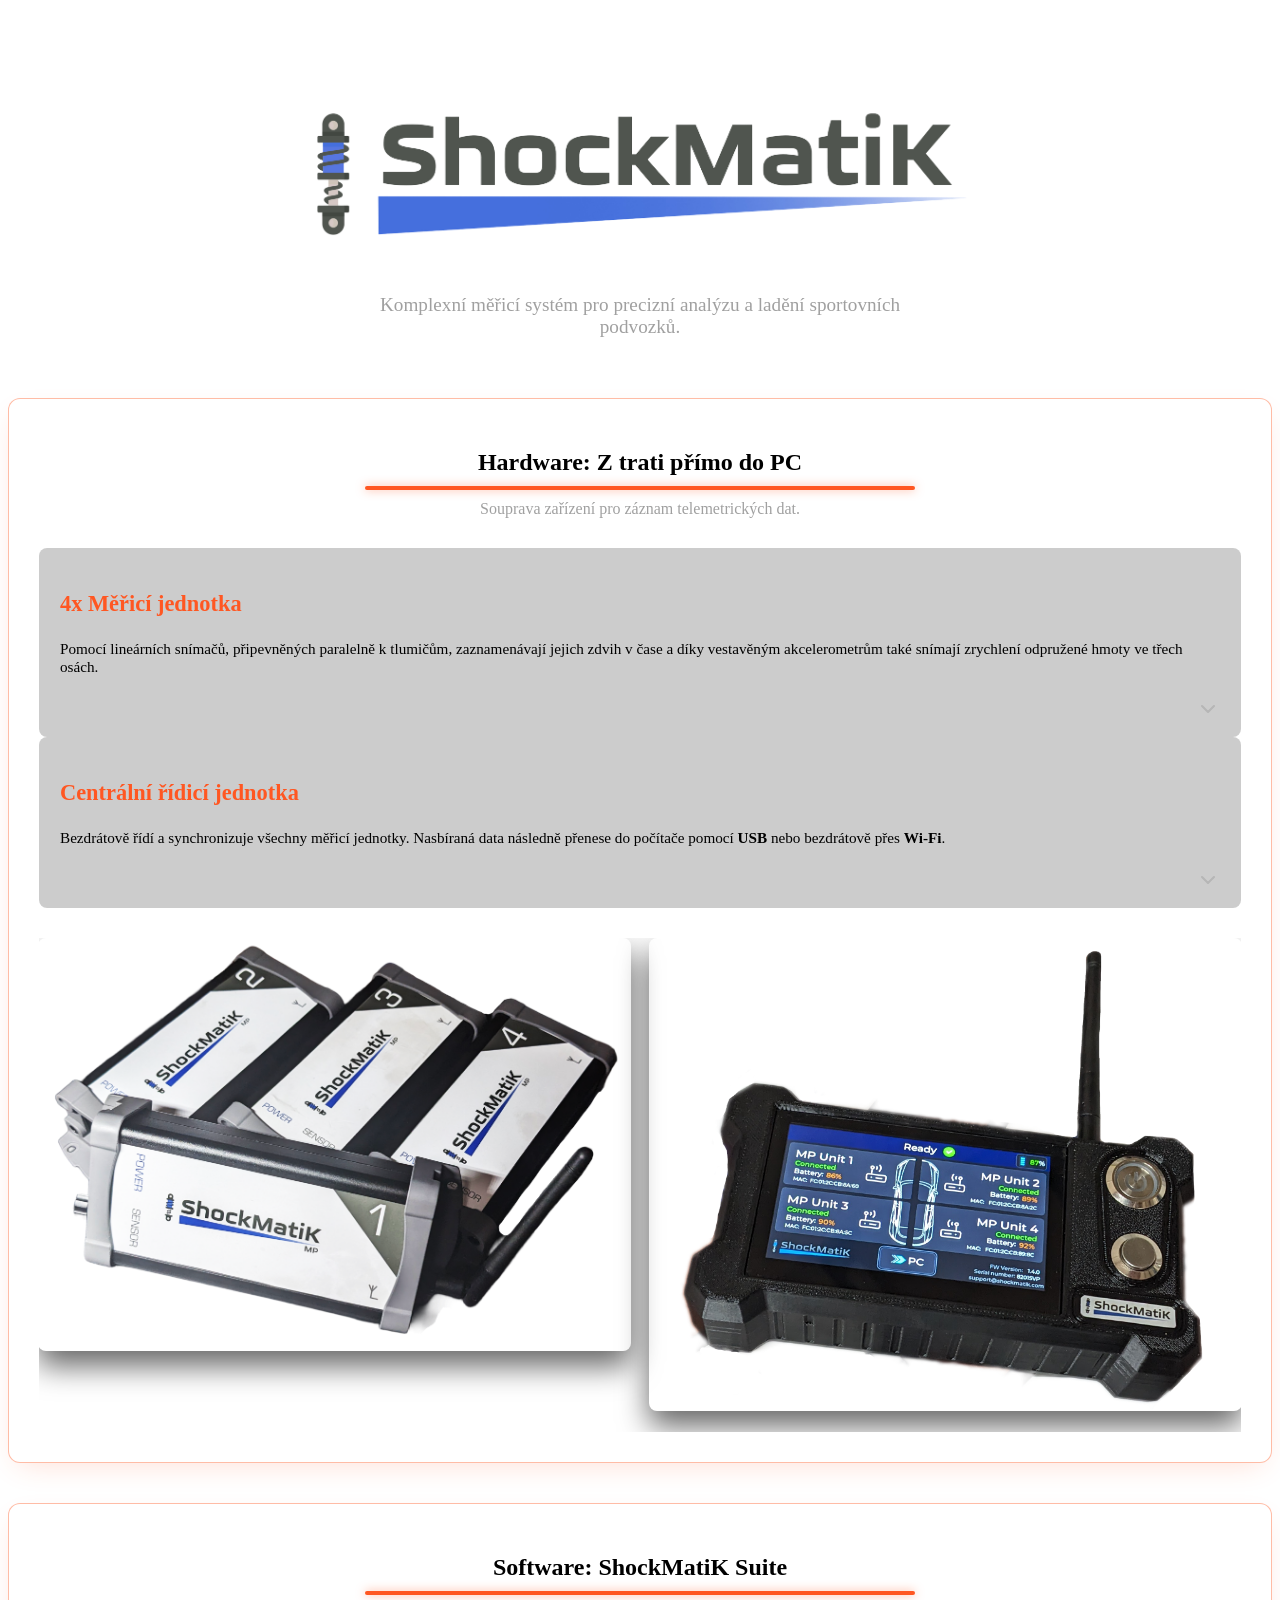
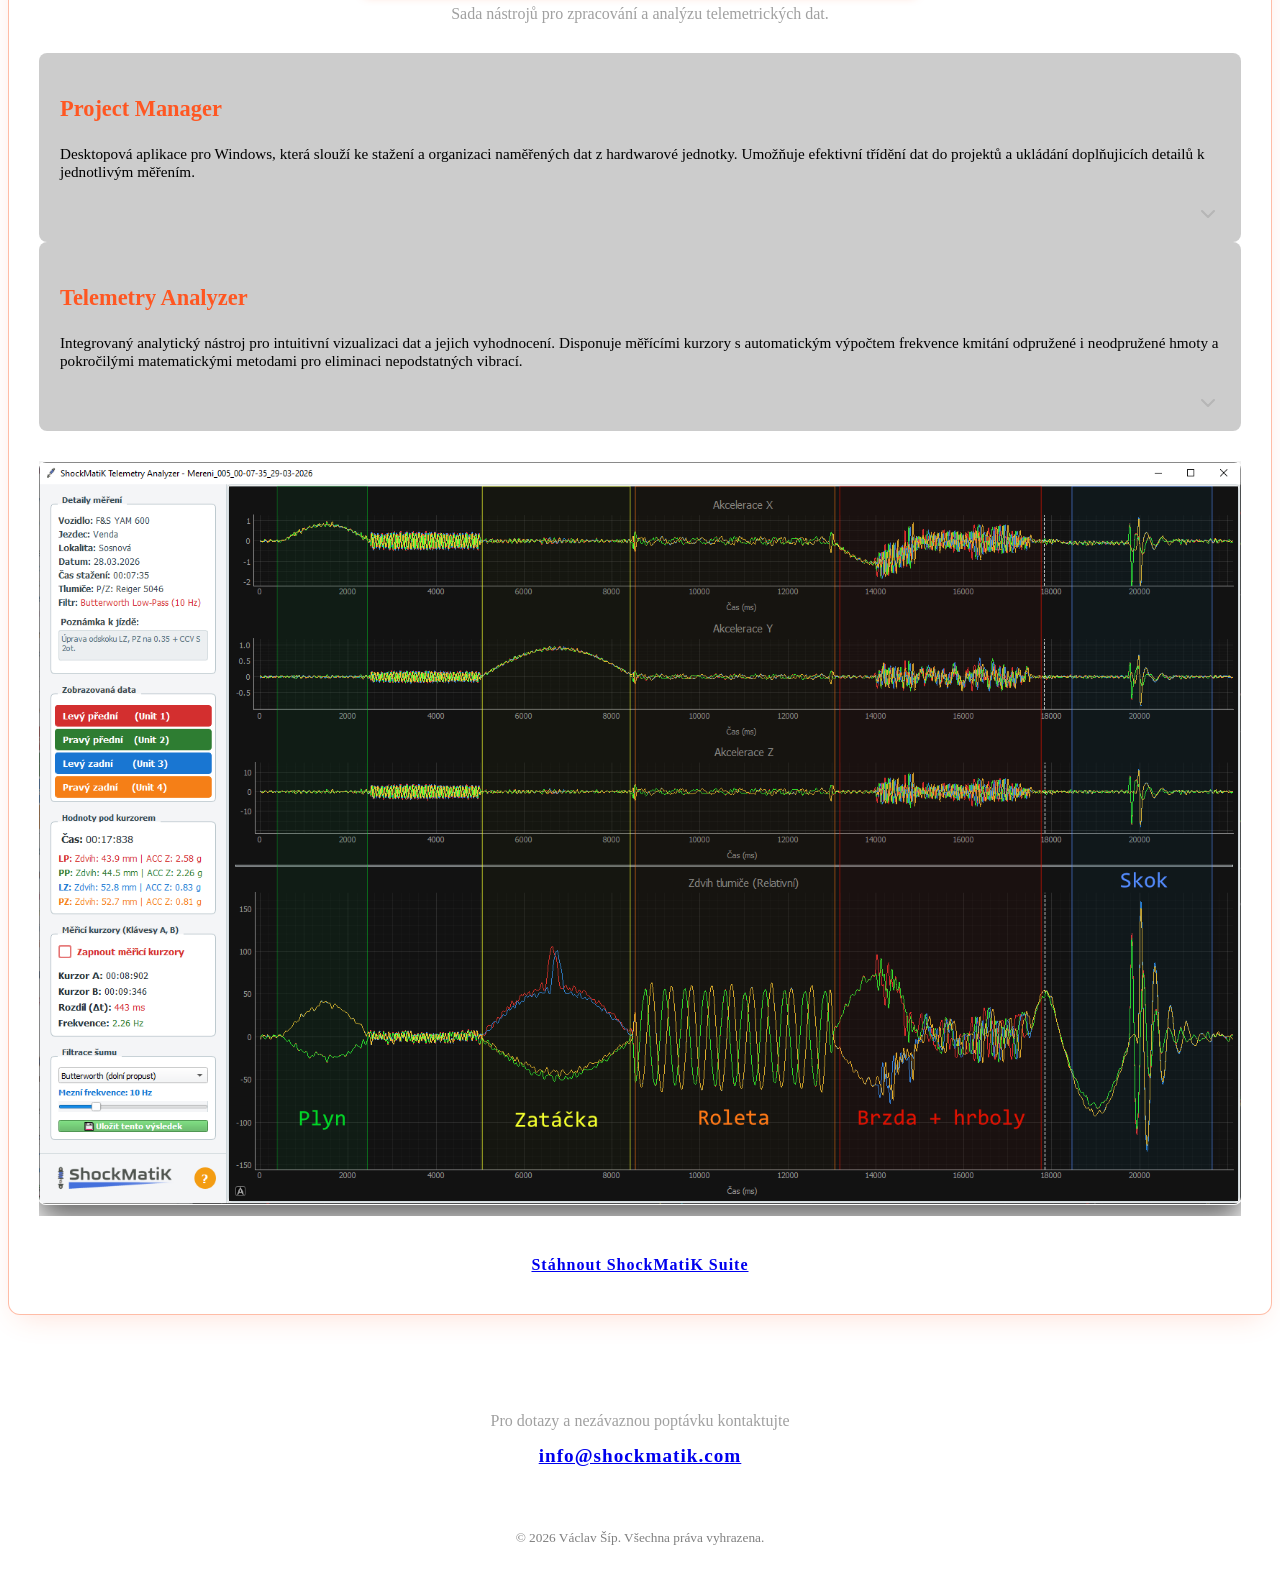
==== index.html @ 58accfd5 "Remove unnecessary whitespace and improve code readability in index.html" ====
<!DOCTYPE html>
<html lang="cs" data-theme="dark">
<!-- Co tu hledas, loupezniku? -->

<head>
    <meta charset="UTF-8">
    <meta name="viewport" content="width=device-width, initial-scale=1.0">
    <title>ShockMatiK | Telemetrie odpružení</title>
    <link rel="icon" type="image/x-icon" href="icon.ico">
    <link rel="stylesheet" href="https://cdn.jsdelivr.net/npm/@picocss/pico@2/css/pico.min.css">
    <link rel="stylesheet" href="style.css">
    <link rel="canonical" href="https://shockmatik.com/">
    <meta property="og:title" content="ShockMatiK | Telemetrie odpružení">
    <meta property="og:description"
        content="Měřicí systém pro in situ zaznamenávání zdvihu tlumičů a zrychlení odpružené hmoty, navržený pro optimalizaci sportovních podvozků.">
    <meta property="og:image" content="https://shockmatik.com/pixle.png">
    <meta property="og:url" content="https://shockmatik.com/">
    <meta property="og:type" content="website">
    <meta name="twitter:card" content="summary_large_image">
    <meta name="twitter:image" content="https://shockmatik.com/telemetry_med_2.png">
</head>

<body>
    <main class="container">
        <article style="text-align: center; margin-top: 50px; background: transparent; box-shadow: none; padding: 0;">
            <img src="logo.png" alt="ShockMatiK Logo" style="max-height: 220px; margin-bottom: 20px;">
            <p style="font-size: 1.2rem; color: #a0a0a0; max-width: 600px; margin: 0 auto;">Komplexní měřicí
                systém pro precizní analýzu a ladění sportovních podvozků.</p>
        </article>
        <div style="margin-top: 60px;"></div>
        <section class="tech-card hardware-card">
            <h2 style="text-align: center; margin-bottom: 10px;">Hardware: Z trati přímo do PC</h2>
            <div class="accent-line centered"></div>
            <p style="font-size: 1rem; color: #a0a0a0; max-width: 600px; text-align:center; margin: 0 auto;">
                Souprava zařízení pro záznam telemetrických dat.</p>
            <div class="grid" id="hw-boxes" style="margin-top: 30px;">
                <div class="inner-box hover-trigger" onclick="showHardwareDetail(1)">
                    <h3>4x Měřicí jednotka</h3>
                    <p style="font-size: 0.95rem;">Pomocí lineárních snímačů, připevněných paralelně k tlumičům,
                        zaznamenávají jejich zdvih v čase a díky vestavěným akcelerometrům také snímají zrychlení
                        odpružené hmoty ve třech osách.</p>
                    <svg class="expand-arrow" xmlns="http://www.w3.org/2000/svg" viewBox="0 0 24 24" fill="none"
                        stroke="currentColor" stroke-width="2" stroke-linecap="round" stroke-linejoin="round">
                        <polyline points="6 9 12 15 18 9"></polyline>
                    </svg>
                </div>
                <div class="inner-box hover-trigger" onclick="showHardwareDetail(2)">
                    <h3>Centrální řídicí jednotka</h3>
                    <p style="font-size: 0.95rem;">Bezdrátově řídí a synchronizuje všechny měřicí jednotky. Nasbíraná
                        data následně přenese do počítače pomocí <strong>USB</strong> nebo bezdrátově přes
                        <strong>Wi-Fi</strong>.
                    </p>
                    <svg class="expand-arrow" xmlns="http://www.w3.org/2000/svg" viewBox="0 0 24 24" fill="none"
                        stroke="currentColor" stroke-width="2" stroke-linecap="round" stroke-linejoin="round">
                        <polyline points="6 9 12 15 18 9"></polyline>
                    </svg>
                </div>
            </div>
            <div class="detail-panel" id="hw-detail-panel">
                <div class="detail-content" id="hw-detail-1">
                    <figure>
                        <table class="striped">
                            <tbody>
                                <tr>
                                    <th scope="row" style="width: 40%;">Vzorkovací frekvence</th>
                                    <td>200 Hz</td>
                                </tr>
                                <tr>
                                    <th scope="row">Rozlišení A/D převodníku pro zdvih tlumiče</th>
                                    <td>16-bit (65536 úrovní)</td>
                                </tr>
                                <tr>
                                    <th scope="row">Citlivost akcelerometru</th>
                                    <td>až 16 G</td>
                                </tr>
                                <tr>
                                    <th scope="row">Napájení</th>
                                    <td>Integrovaný Li-Ion akumulátor (výdrž 12 hod)</td>
                                </tr>
                            </tbody>
                        </table>
                    </figure>
                    <p>V základní sadě dodáváno s lineárními potenciometrickými snímači <a href="#"
                            onclick="openModal('KPC1-250.png'); return false;" class="detail-link">KPC1-250</a> s
                        rozsahem 250 mm a kulovými zakončeními pro montáž paralelně k tlumiči. V současné době také
                        probíhá testování využití kompaktních snímačů používaných v systémech ECAS.</p>
                </div>
                <div class="detail-content" id="hw-detail-2">
                    <figure>
                        <table class="striped">
                            <tbody>
                                <tr>
                                    <th scope="row" style="width: 40%;">Dotykový LCD Displej</th>
                                    <td>4,3" 800x480</td>
                                </tr>
                                <tr>
                                    <th scope="row">Integrovaná paměť</th>
                                    <td>cca 17 tisíc minut záznamu</td>
                                </tr>
                                <tr>
                                    <th scope="row">Konektivita</th>
                                    <td>USB-C pro nabíjení a přenost dat + Wi-Fi</td>
                                </tr>
                                <tr>
                                    <th scope="row">Napájení</th>
                                    <td>Integrovaný Li-Ion akumulátor (výdrž 15 hod)</td>
                                </tr>
                            </tbody>
                        </table>
                    </figure>
                    <p>S měřicími jednotkami komunikuje bezdrátově, čímž usnadňuje montáž. Celý systém je zcela izolován
                        od palubní sítě vozu.</p>
                </div>
            </div>
            <div class="image-stack hw-image-stack is-active show-hw-default">
                <div class="hw-image-group hw-group-default">
                    <img src="pixle.png" alt="Měřicí jednotka" class="telemetry-image" onclick="openModal(this.src)">
                    <img src="vp.png" alt="Řídicí jednotka" class="telemetry-image" onclick="openModal(this.src)">
                </div>

                <div class="hw-image-group hw-group-1">
                    <img src="pixla.png" alt="Detail měřicí jednotky" class="telemetry-image"
                        onclick="openModal(this.src)">
                    <img src="pixle.png" alt="Všechny čtyři jednotky" class="telemetry-image"
                        onclick="openModal(this.src)">
                </div>

                <div class="hw-image-group hw-group-2">
                    <img src="vp.png" alt="Řídicí jednotka" class="telemetry-image" onclick="openModal(this.src)">
                    <img src="lcd.png" alt="Detail obrazovky" class="telemetry-image" onclick="openModal(this.src)">
                </div>
            </div>
        </section>

        <section class="tech-card software-card">
            <h2 style="text-align: center; margin-bottom: 10px;">Software: ShockMatiK Suite</h2>
            <div class="accent-line centered"></div>
            <p style="font-size: 1rem; color: #a0a0a0; max-width: 600px; text-align:center; margin: 0 auto;">
                Sada nástrojů pro zpracování a analýzu telemetrických dat.</p>
            <div class="grid" id="sw-boxes" style="margin-top: 30px;">
                <div class="inner-box hover-trigger trigger-1" onclick="showSoftwareDetail(1)">
                    <h3>Project Manager</h3>
                    <p style="font-size: 0.95rem;">Desktopová aplikace pro Windows, která slouží ke stažení a organizaci
                        naměřených dat z hardwarové jednotky. Umožňuje efektivní třídění dat do projektů a ukládání
                        doplňujicích detailů k jednotlivým měřením.</p>
                    <svg class="expand-arrow" xmlns="http://www.w3.org/2000/svg" viewBox="0 0 24 24" fill="none"
                        stroke="currentColor" stroke-width="2" stroke-linecap="round" stroke-linejoin="round">
                        <polyline points="6 9 12 15 18 9"></polyline>
                    </svg>
                </div>
                <div class="inner-box hover-trigger trigger-2" onclick="showSoftwareDetail(2)">
                    <h3>Telemetry Analyzer</h3>
                    <p style="font-size: 0.95rem;">Integrovaný analytický nástroj pro intuitivní vizualizaci dat a
                        jejich vyhodnocení. Disponuje měřícími kurzory s automatickým výpočtem frekvence kmitání
                        odpružené i neodpružené hmoty a pokročilými matematickými metodami pro eliminaci nepodstatných
                        vibrací.
                    </p>
                    <svg class="expand-arrow" xmlns="http://www.w3.org/2000/svg" viewBox="0 0 24 24" fill="none"
                        stroke="currentColor" stroke-width="2" stroke-linecap="round" stroke-linejoin="round">
                        <polyline points="6 9 12 15 18 9"></polyline>
                    </svg>
                </div>
            </div>

            <div class="detail-panel" id="sw-detail-panel">
                <div class="detail-content" id="sw-detail-1">
                    <figure>
                        <table class="striped">
                            <tbody>
                                <tr>
                                    <th scope="row" style="width: 40%;">Přenos dat</th>
                                    <td>USB, Wi-Fi</td>
                                </tr>
                                <tr>
                                    <th scope="row">Architektura ukládání</th>
                                    <td>Lokální databáze, třídění dle týmů a vozidel</td>
                                </tr>
                                <tr>
                                    <th scope="row">Metadata záznamu</th>
                                    <td>Datum, čas, nastavení podvozku (klikání), povrch, poznámky</td>
                                </tr>
                                <tr>
                                    <th scope="row">Kompatibilita OS</th>
                                    <td>Windows 7 / 8 / 10 / 11</td>
                                </tr>
                            </tbody>
                        </table>
                    </figure>
                    <p>Aplikace slouží jako centrální mozek pro všechny testovací jízdy.
                        Minimalizuje riziko ztráty dat a chaosu v souborech. Obsahuje modul pro stahování záznamů z
                        hadwarové jednotky a umožňuje jejich třídění do logických celků (např. podle
                        konkrétního vozu, jezdce nebo okruhu).</p>
                    <p>Ke každému jednotlivému záznamu můžete ručně zadat detailní poznámky – například aktuální
                        nastavení komprese a odskoku tlumičů, typ povrchu, počasí nebo specifické události během jízdy
                        (tvrdé brzdění, doskok z výjezdu atd.).
                        Při pozdější analýze v Telemetry Analyzeru tak přesně víte, jaká mechanická úprava vedla k
                        danému chování podvozku.</p>
                </div>
                <div class="detail-content" id="sw-detail-2">
                    <figure>
                        <table class="striped">
                            <tbody>
                                <tr>
                                    <th scope="row" style="width: 40%;">Vyhlazení dat</th>
                                    <td>Aplikace matematických filtrů pro odstranění šumu a vibrací</td>
                                </tr>
                                <tr>
                                    <th scope="row">Vizualizace</th>
                                    <td>Interaktivní grafy s možností zoomování a posouvání na ose X/Y</td>
                                </tr>
                                <tr>
                                    <th scope="row">Měřicí nástroje</th>
                                    <td>Duální kurzory s automatickým výpočtem frekvence kmitání (v Hz)</td>
                                </tr>
                                <tr>
                                    <th scope="row">Práce s daty</th>
                                    <td>Snadné přepínání mezi senzory a zobrazení zrychlení šasi</td>
                                </tr>
                            </tbody>
                        </table>
                    </figure>
                    <p>Jádro celého softwaru, optimalizované pro rychlou a přehlednou práci se surovými daty z trati.
                        Program vykreslí křivky všech tlumičů do interaktivního grafu, ve kterém se lze volně pohybovat,
                        přibližovat detaily a zkoumat kritická místa průjezdu (například doskok nebo tvrdé brzdění).</p>
                    <p>Největším pomocníkem jsou měřicí kurzory. Stačí je umístit na dvě po sobě jdoucí špičky v grafu a
                        aplikace okamžitě spočítá přesnou frekvenci kmitání odpružené i neodpružené hmoty. Pokud je
                        křivka ze snímačů příliš "chlupatá" od vysokofrekvenčních vibrací (nerovnosti asfaltu, motor),
                        lze aplikovat integrované matematické vyhlazení. Graf se tím vyčistí a jasně ukáže pouze
                        podstatný pohyb samotného tlumiče.</p>
                </div>
            </div>

            <div class="image-stack sw-image-stack is-active show-sw-default">
                <img src="telemetry_med_2.png" alt="Ukázka Telemetry Analyzer" class="telemetry-image img-default"
                    onclick="openModal(this.src)">

                <img src="SM_Suite.png" alt="Zpracování a export dat" class="telemetry-image img-1"
                    onclick="openModal(this.src)">

                <img src="telemetry_med_2.png" alt="Ukázka Telemetry Analyzer" class="telemetry-image img-2"
                    onclick="openModal(this.src)">
            </div>
            <div class="buttons-container" style="text-align: center; margin-top: 40px; margin-bottom: 10px;">
                <a href="https://github.com/V-Sip/ShockMatiK_Suite/releases/download/v1.4.1/ShockMatiK_Suite_setup_v1.4.1.exe"
                    role="button" class="contrast" style="font-weight: bold; letter-spacing: 1px;">Stáhnout
                    ShockMatiK Suite</a>
            </div>
        </section>
        <article
            style="text-align: center; margin-top: 40px; padding: 40px 20px; max-width: 600px; margin-left: auto; margin-right: auto; border: 1px solid rgba(255, 255, 255, 0.1);">
            <p style="margin-bottom: 0; color: #a0a0a0;">
                Pro dotazy a nezávaznou poptávku kontaktujte<br>
                <a href="mailto:info@shockmatik.com"
                    style="display: inline-block; margin-top: 15px; font-size: 1.2rem; font-weight: bold; letter-spacing: 1px;">
                    info@shockmatik.com
                </a>
            </p>
        </article>
    </main>

    <div id="imageModal" class="modal-overlay" onclick="closeModal()">
        <img id="modalImage" src="" alt="Zvětšený náhled">
    </div>

    <footer class="container" style="text-align: center; margin-top: 20px; padding-bottom: 40px; opacity: 0.5;">
        <small>© 2026 Václav Šíp. Všechna práva vyhrazena.</small>
    </footer>
    <script src="script.js"></script>

</body>

<!-- Nasels? -->
</html>
---- style.css ----
/* =========================================
   barvicke
   ========================================= */
:root {
    --pico-primary: #ff5722;
    --pico-primary-hover: #e64a19;
    --pico-primary-focus: rgba(255, 87, 34, 0.25);
    --pico-background-color: #0a0e14;
}


/* =========================================
   pismenka
   ========================================= */
.hero-title {
    font-size: 3.5rem;
    text-transform: uppercase;
    letter-spacing: 2px;
    background: -webkit-linear-gradient(#ffffff, #888888);
    background-clip: text;
    -webkit-background-clip: text;
    /* pro jablicka prej */
    -webkit-text-fill-color: transparent;
    margin-bottom: 0.5rem;
}

.accent-line {
    height: 4px;
    width: 550px;
    background: var(--pico-primary);
    border-radius: 2px;
    margin-top: 10px;
    margin-bottom: 10px;
    box-shadow: 0 0 10px rgba(255, 87, 34, 0.5);
}

.accent-line.centered {
    margin-left: auto;
    margin-right: auto;
}


/* =========================================
   kartofle
   ========================================= */
.tech-card {
    background: rgba(255, 255, 255, 0.02);
    border-radius: 12px;
    padding: 30px;
    margin-bottom: 40px;
    backdrop-filter: blur(10px);
    border: 1px solid rgba(255, 87, 34, 0.4);
    box-shadow: 0 10px 30px -10px rgba(255, 87, 34, 0.2);
}

.inner-box {
    background: rgba(0, 0, 0, 0.2);
    padding: 20px;
    border-radius: 8px;
    position: relative;
    padding-bottom: 45px;
    transition: transform 0.3s ease, opacity 0.3s ease, background-color 0.3s ease, border-color 0.3s ease, box-shadow 0.3s ease;
}

.inner-box h3 {
    color: var(--pico-primary);
    font-size: 1.4rem;
}

.highlight-box {
    background: rgba(0, 0, 0, 0.3);
    padding: 20px;
    border-radius: 8px;
    border-left: 4px solid var(--pico-primary);
}

.expand-arrow {
    position: absolute;
    bottom: 15px;
    right: 20px;
    width: 24px;
    height: 24px;
    color: #a0a0a0;
    opacity: 0.5;
    transition: opacity 0.3s ease, transform 0.3s ease, color 0.3s ease;
}

.inner-box:hover .expand-arrow {
    opacity: 1;
    color: var(--pico-primary);
    transform: translateY(3px);
}

.inner-box.is-active .expand-arrow {
    opacity: 1;
    color: var(--pico-primary);
    transform: rotate(180deg);
}

.tech-list li {
    margin-bottom: 15px;
    font-size: 0.95rem;
    color: #cfcfcf;
}

.tech-list strong {
    color: var(--pico-primary);
}

/* =========================================
   panel s detajlama
   ========================================= */
.detail-panel {
    max-height: 0;
    opacity: 0;
    overflow: hidden;
    transition: max-height 0.3s ease, opacity 0.3s ease, margin 0.3s ease, padding 0.3s ease;
    width: 100%;
    background: transparent;
}

.detail-panel.is-active {
    max-height: 2500px;
    opacity: 1;
    margin-top: 30px;
    margin-bottom: 20px;
    padding: 20px;
    background-color: rgba(255, 255, 255, 0.03);
    border-radius: 8px;
    border-top: 1px solid rgba(255, 255, 255, 0.1);

}

.detail-panel .detail-content {
    display: none;
}

.detail-panel .detail-content.is-active {
    display: block;
}

.detail-link {
    color: var(--pico-primary);
    text-decoration: none;
    border-bottom: 1px dashed var(--pico-primary);
    transition: border-bottom-style 0.3s ease;
    cursor: pointer;
}

.detail-link:hover {
    border-bottom-style: solid;
    text-decoration: none;
}

.inner-box.is-active {
    border-color: var(--pico-primary);
    box-shadow: 0 5px 15px rgba(0, 0, 0, 0.3);
    background-color: var(--pico-card-background-color);
}


/* =========================================
   vopicarny hejbaci
   ========================================= */
.hover-trigger {
    cursor: default;
    transition: background 0.3s ease, border-color 0.3s ease;
    border: 1px solid transparent;
}

.hover-trigger:hover {
    background: rgba(255, 87, 34, 0.05);
    border-color: rgba(255, 87, 34, 0.3);
}

.image-stack {
    display: grid;
    grid-template-columns: 1fr;
    grid-template-rows: 1fr;
    max-height: 0;
    opacity: 0;
    overflow: hidden;
    transition: max-height 0.3s ease-out, opacity 0.3s ease-out, margin-top 0.3s ease;
    margin-top: 0;
    perspective: 1000px;
}

.grid:has(.inner-box.is-active) .inner-box:not(.is-active) {
    opacity: 0.4;
    transform: scale(0.98);
    filter: grayscale(30%);
}


/* =========================================
   vobrazky (Software)
   ========================================= */
.telemetry-image {
    grid-column: 1;
    grid-row: 1;
    justify-self: center;
    border-radius: 8px;
    border: 1px solid rgba(255, 255, 255, 0.1);
    box-shadow: 0 15px 30px rgba(0, 0, 0, 0.6);
    max-width: 100%;
    height: auto;
    cursor: zoom-in;
    opacity: 0;
    transform: scale(0.9);
    transition: opacity 0.2s ease, transform 0.3s ease-out;
    pointer-events: none;
}

/* rozvali stverec kdyz nafasuje tridu .is-active */
.image-stack.is-active {
    max-height: 95000px;
    opacity: 1;
    margin-top: 30px;
}

.hover-trigger {
    cursor: pointer;
    transition: background 0.3s ease, border-color 0.3s ease;
    border: 1px solid transparent;
}

.image-stack.show-sw-default .img-default {
    opacity: 1;
    transform: scale(1);
    pointer-events: auto;
}

.image-stack.show-img-1 .img-1 {
    opacity: 1;
    transform: scale(1);
    pointer-events: auto;
}

.image-stack.show-img-2 .img-2 {
    opacity: 1;
    transform: scale(1);
    pointer-events: auto;
}

.buttons-container {
    display: flex;
    justify-content: center;
    align-items: center;
    gap: 20px;
}


/* =========================================
   dvojty vobrazky (Hardware)
   ========================================= */
.hw-image-group {
    grid-column: 1;
    grid-row: 1;
    display: grid;
    grid-template-columns: 1fr 1fr;
    gap: 20px;
    opacity: 0;
    transform: scale(0.9);
    transition: opacity 0.2s ease, transform 0.3s ease-out;
    pointer-events: none;
}


.hw-image-group .telemetry-image {
    opacity: 1;
    transform: none;
    grid-column: auto;
    grid-row: auto;
    pointer-events: inherit;
}

/* default */
.hw-image-stack.show-hw-default .hw-group-default {
    opacity: 1;
    transform: scale(1);
    pointer-events: auto;
}

/* pixle */
.hw-image-stack.show-hw-1 .hw-group-1 {
    opacity: 1;
    transform: scale(1);
    pointer-events: auto;
}

/* vp */
.hw-image-stack.show-hw-2 .hw-group-2 {
    opacity: 1;
    transform: scale(1);
    pointer-events: auto;
}


/* =========================================
   zvetsovatko vobrazku
   ========================================= */
.modal-overlay {
    position: fixed;
    top: 0;
    left: 0;
    width: 100vw;
    height: 100vh;
    background: rgba(10, 14, 20, 0.7);
    backdrop-filter: blur(12px);
    -webkit-backdrop-filter: blur(12px);
    z-index: 9999;
    display: flex;
    justify-content: center;
    align-items: center;
    opacity: 0;
    pointer-events: none;
    transition: opacity 0.3s ease;
    cursor: zoom-out;
}

.modal-overlay.is-open {
    opacity: 1;
    pointer-events: all;
}

#modalImage {
    max-width: 90vw;
    max-height: 90vh;
    border-radius: 12px;
    border: 1px solid rgba(255, 87, 34, 0.3);
    box-shadow: 0 25px 50px rgba(0, 0, 0, 0.8);
    transform: scale(0.9);
    transition: transform 0.3s cubic-bezier(0.175, 0.885, 0.32, 1.275);
}

.modal-overlay.is-open #modalImage {
    transform: scale(1);
}



@media (max-width: 768px) {
    .hw-image-group {
        grid-template-columns: 1fr;
    }

    .accent-line {
        width: 70%;
    }

    .buttons-container {
        flex-direction: column;
        gap: 15px;
    }

    .buttons-container a {
        width: 100%;
    }
}
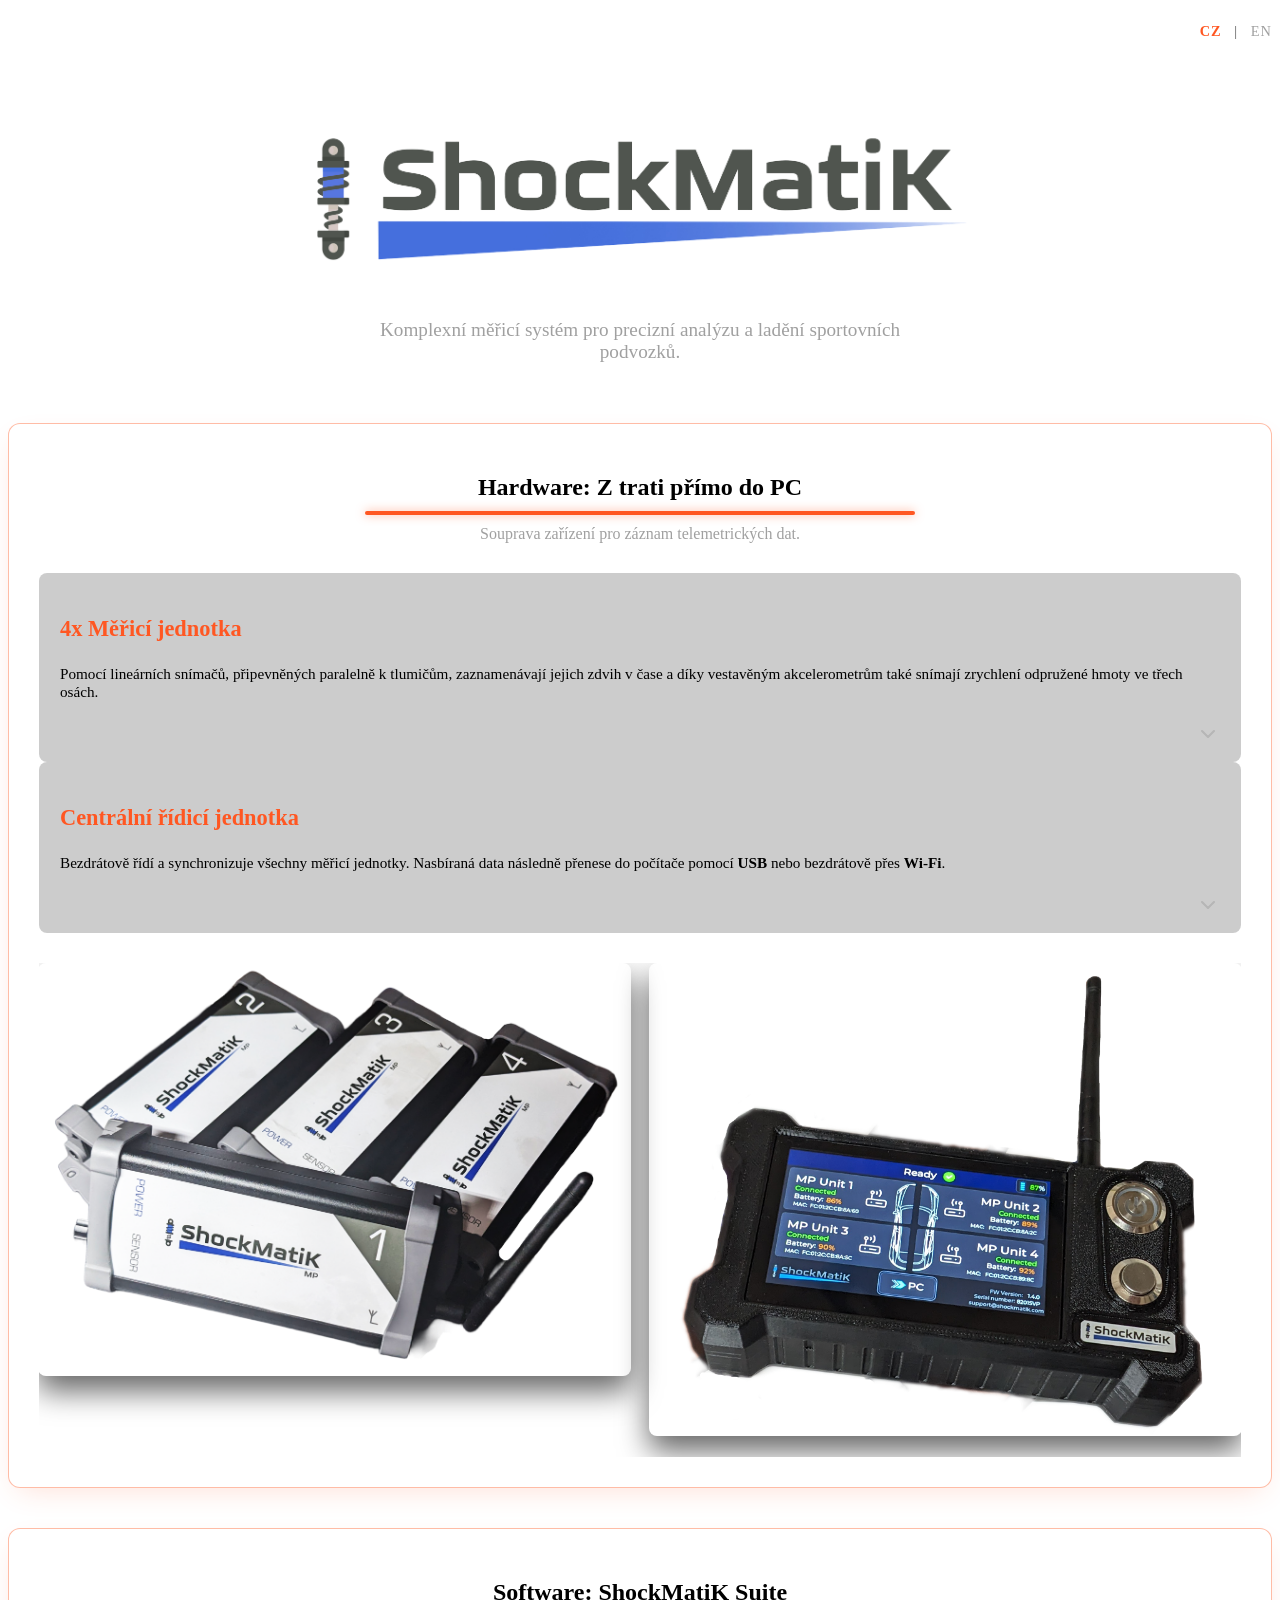
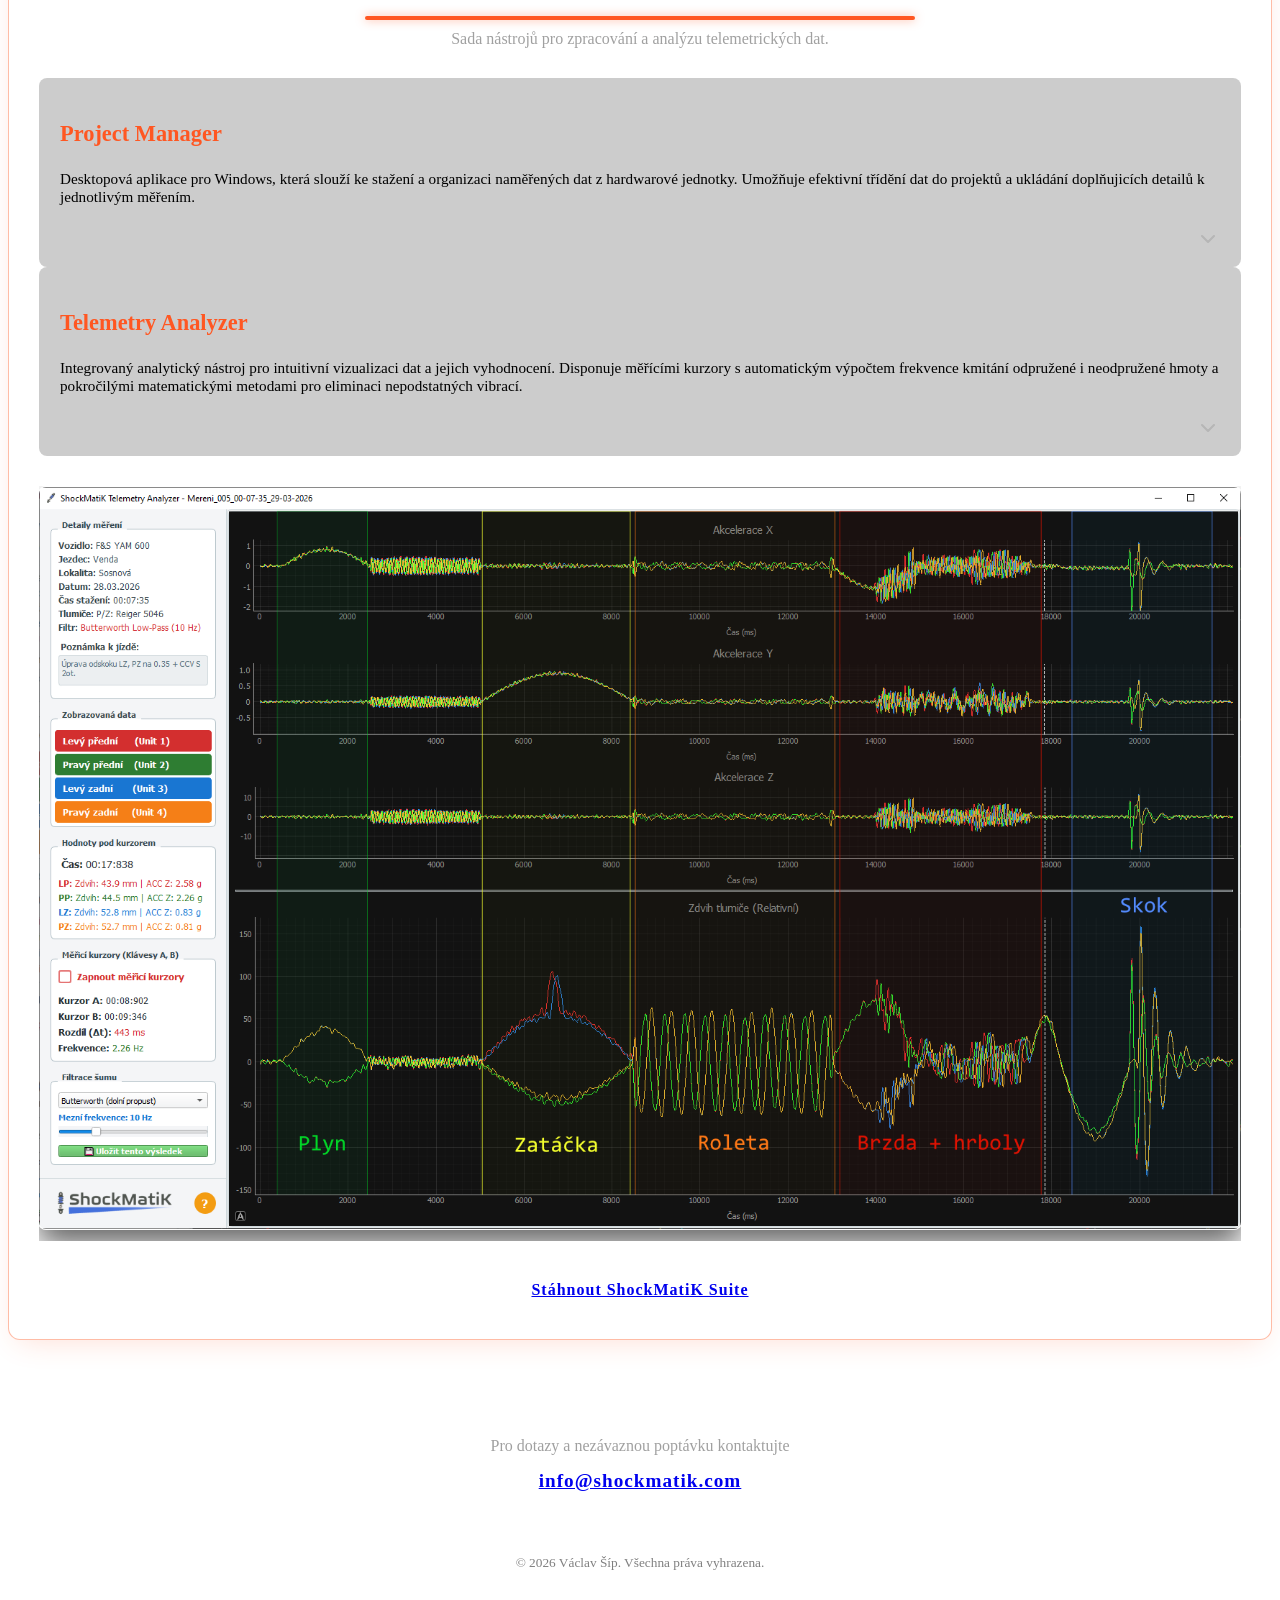
==== commit 2b187a4f: "Add English version of index.html with complete content and metadata" ====
--- a/index.html
+++ b/index.html
@@ -10,6 +10,9 @@
     <link rel="stylesheet" href="https://cdn.jsdelivr.net/npm/@picocss/pico@2/css/pico.min.css">
     <link rel="stylesheet" href="style.css">
     <link rel="canonical" href="https://shockmatik.com/">
+    <link rel="alternate" hreflang="cs" href="https://shockmatik.com/" />
+    <link rel="alternate" hreflang="en" href="https://shockmatik.com/en/" />
+    <link rel="alternate" hreflang="x-default" href="https://shockmatik.com/en/" />
     <meta property="og:title" content="ShockMatiK | Telemetrie odpružení">
     <meta property="og:description"
         content="Měřicí systém pro in situ zaznamenávání zdvihu tlumičů a zrychlení odpružené hmoty, navržený pro optimalizaci sportovních podvozků.">
@@ -22,6 +25,14 @@
 
 <body>
     <main class="container">
+        <div
+            style="text-align: right; padding-top: 15px; margin-bottom: -15px; font-size: 0.9rem; letter-spacing: 1px;">
+            <strong style="color: var(--pico-primary);">CZ</strong>
+            <span style="color: #555; margin: 0 8px;">|</span>
+            <a href="en/" style="color: #a0a0a0; text-decoration: none; transition: color 0.2s;"
+                onmouseover="this.style.color='var(--pico-primary)'" onmouseout="this.style.color='#a0a0a0'">EN</a>
+        </div>
+
         <article style="text-align: center; margin-top: 50px; background: transparent; box-shadow: none; padding: 0;">
             <img src="logo.png" alt="ShockMatiK Logo" style="max-height: 220px; margin-bottom: 20px;">
             <p style="font-size: 1.2rem; color: #a0a0a0; max-width: 600px; margin: 0 auto;">Komplexní měřicí
@@ -270,4 +281,5 @@
 </body>
 
 <!-- Nasels? -->
+
 </html>
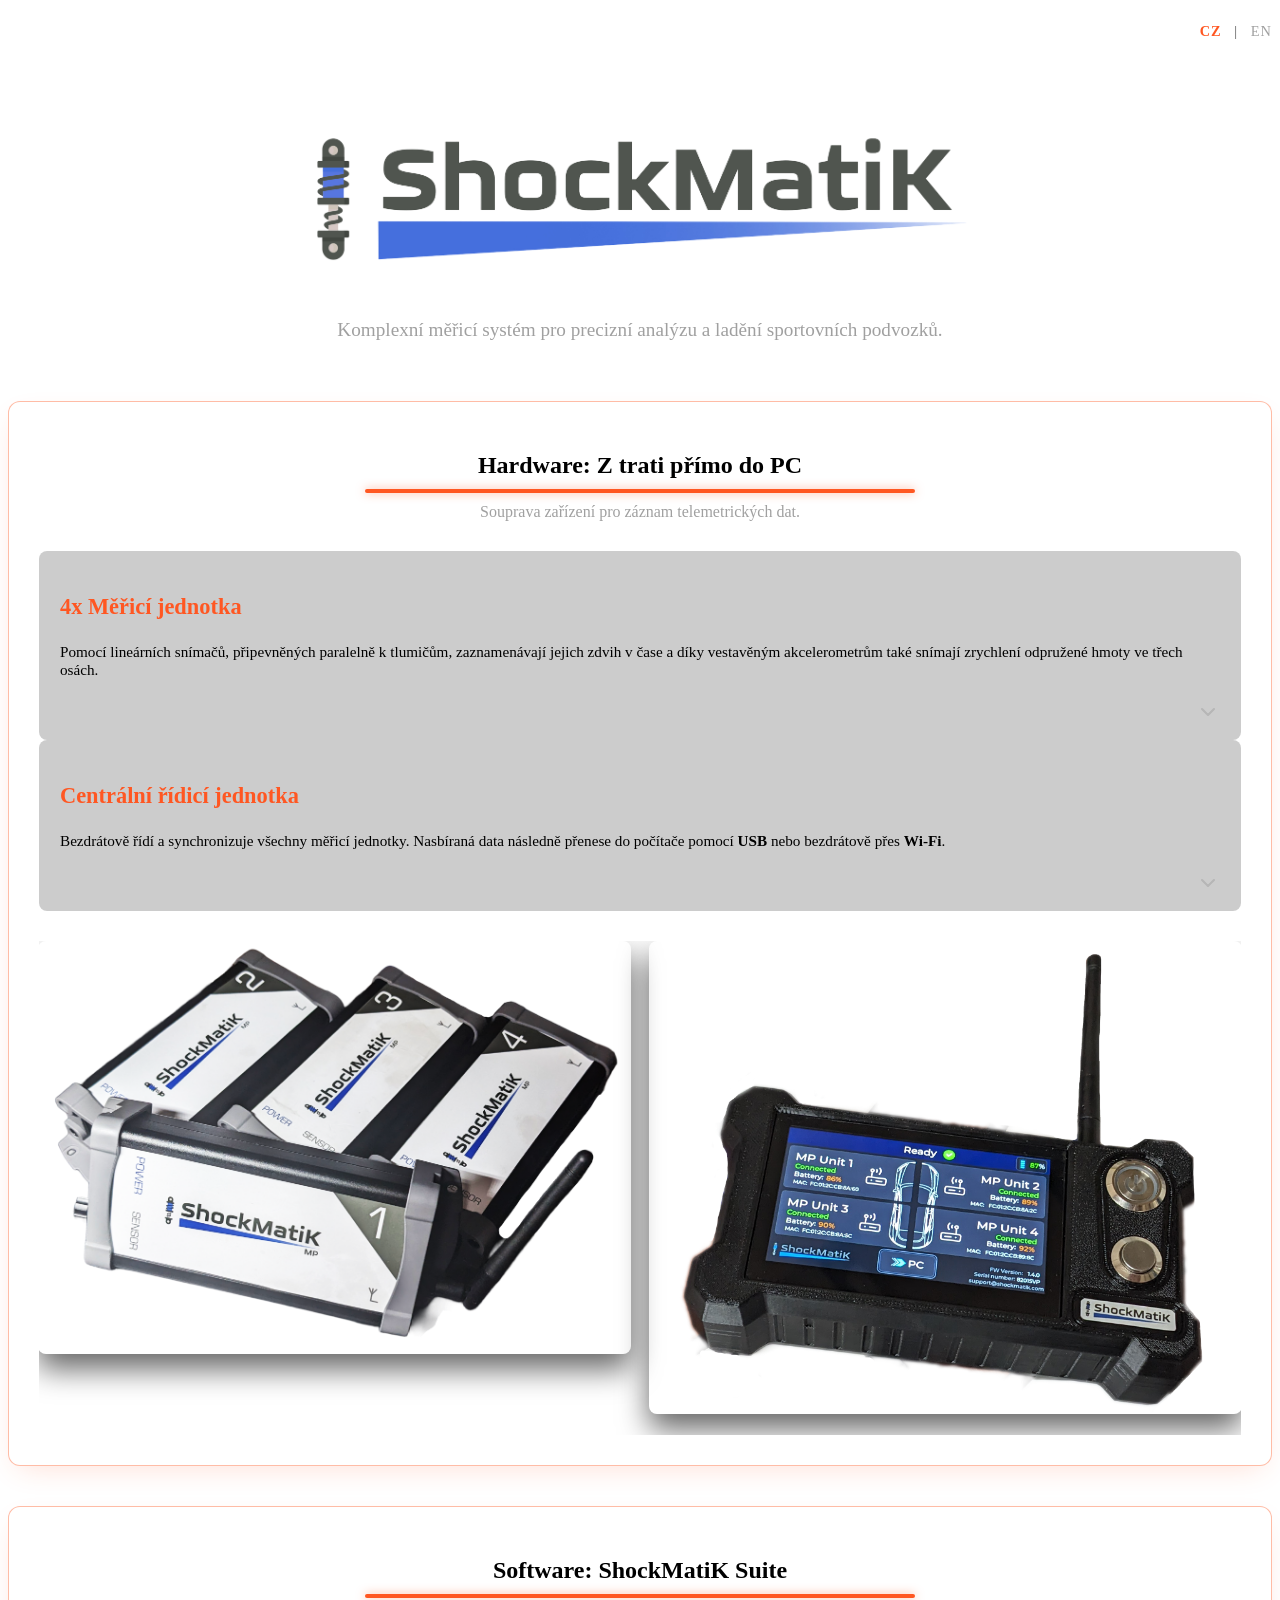
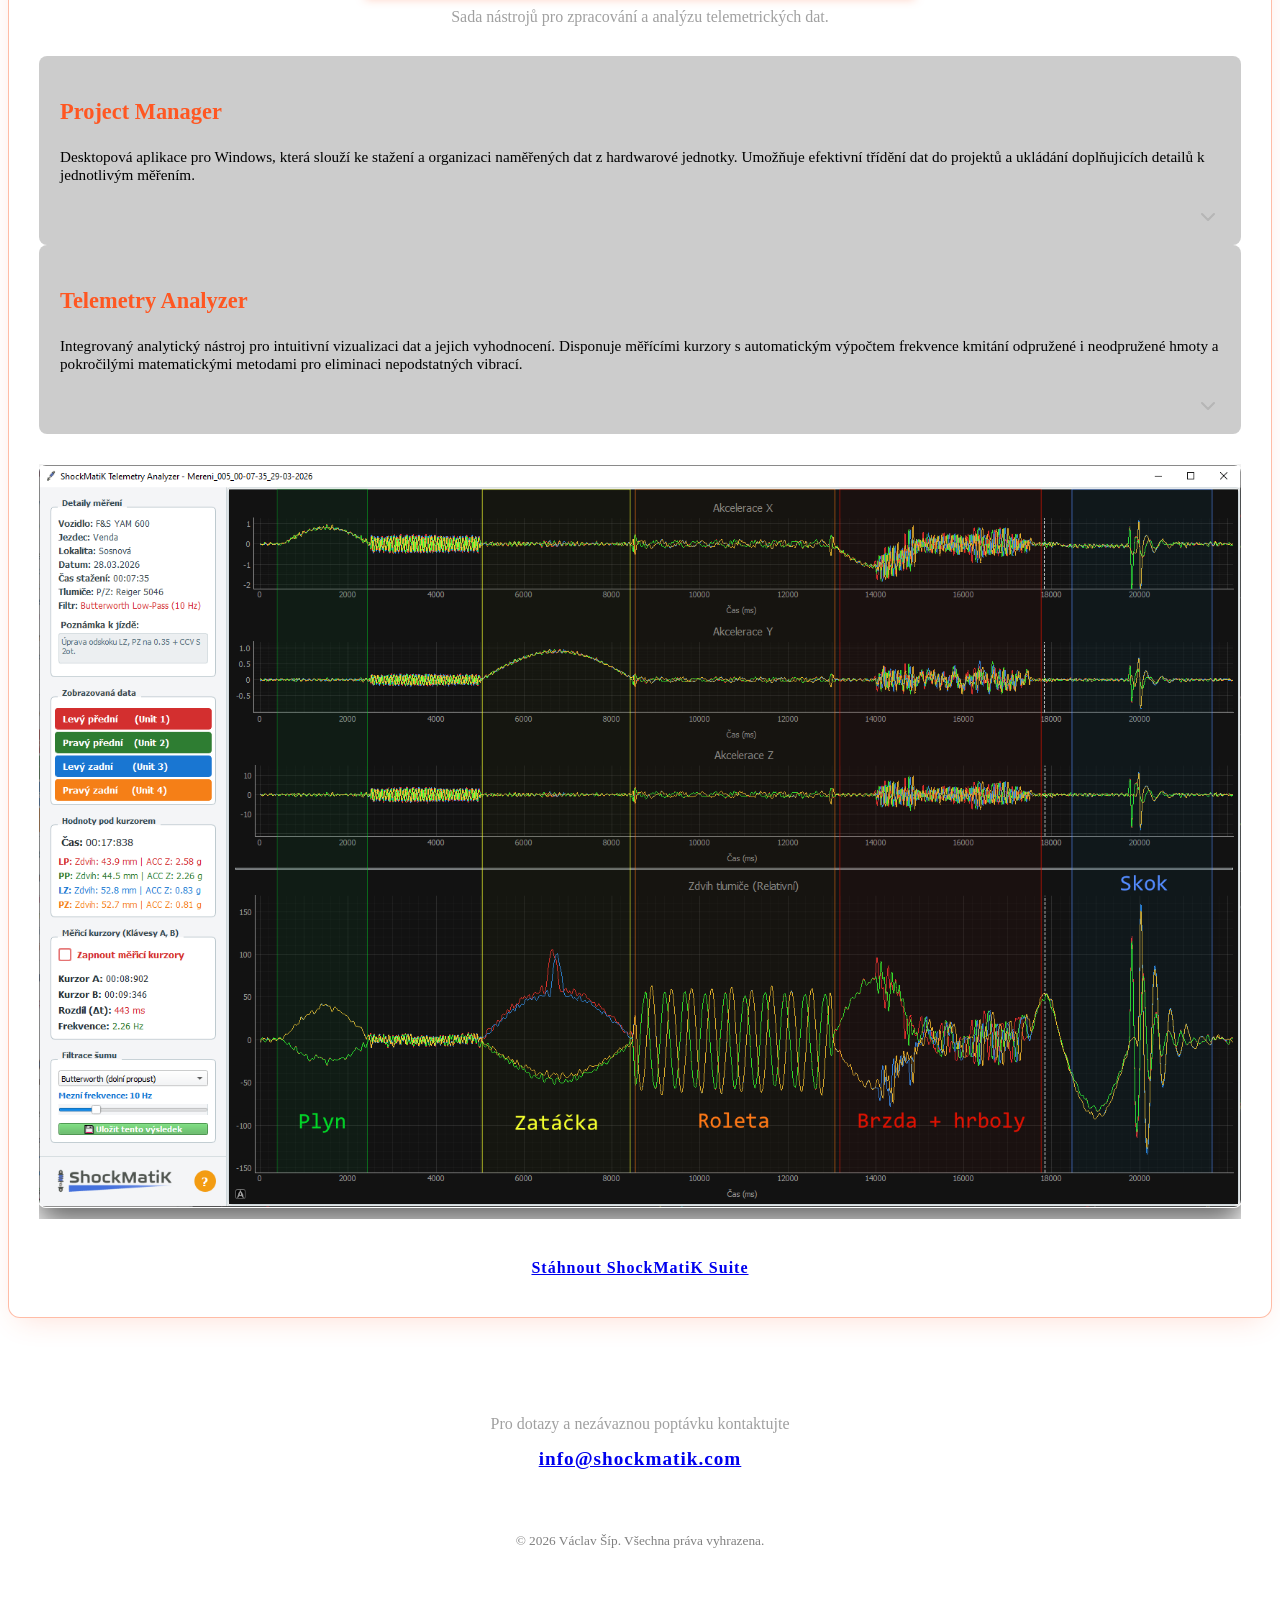
==== commit b7b6ce80: "Increase max-width of telemetry description paragraph for better readability" ====
--- a/index.html
+++ b/index.html
@@ -35,7 +35,7 @@
 
         <article style="text-align: center; margin-top: 50px; background: transparent; box-shadow: none; padding: 0;">
             <img src="logo.png" alt="ShockMatiK Logo" style="max-height: 220px; margin-bottom: 20px;">
-            <p style="font-size: 1.2rem; color: #a0a0a0; max-width: 600px; margin: 0 auto;">Komplexní měřicí
+            <p style="font-size: 1.2rem; color: #a0a0a0; max-width: 1000px; margin: 0 auto;">Komplexní měřicí
                 systém pro precizní analýzu a ladění sportovních podvozků.</p>
         </article>
         <div style="margin-top: 60px;"></div>
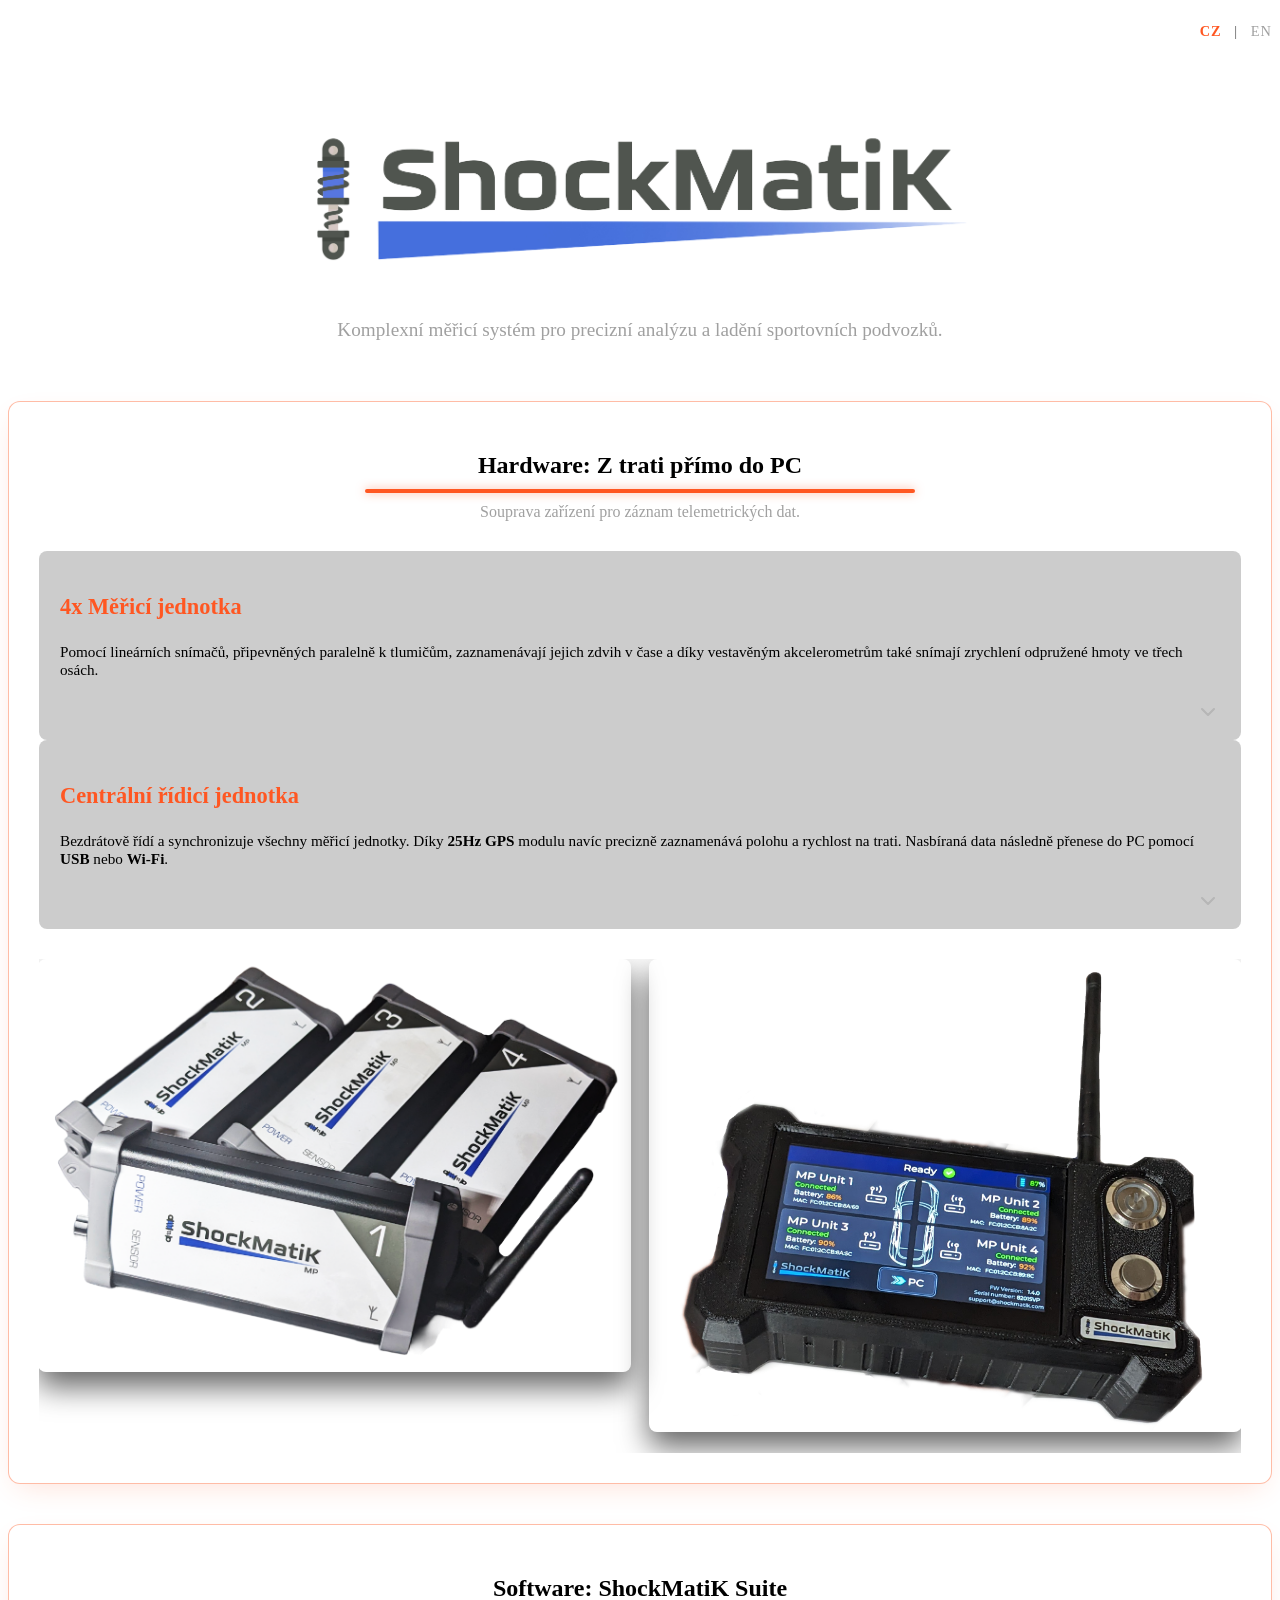
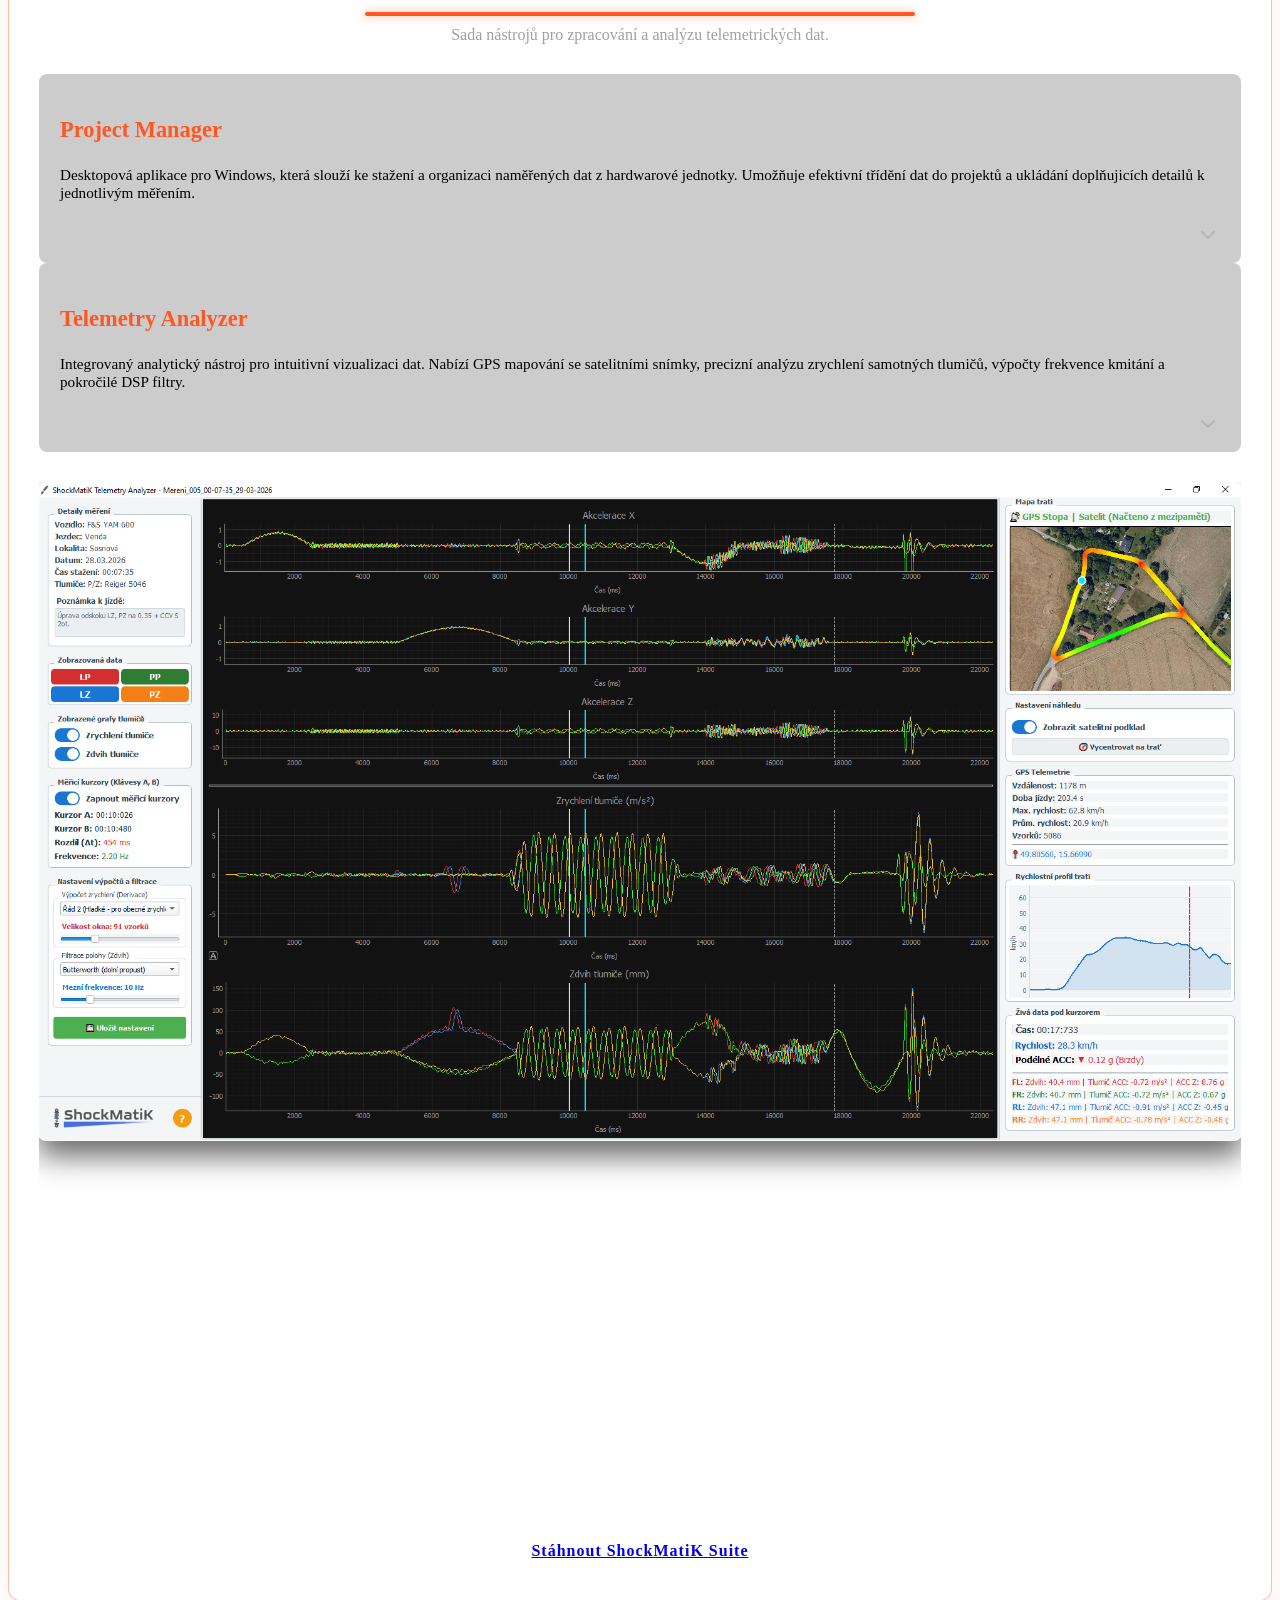
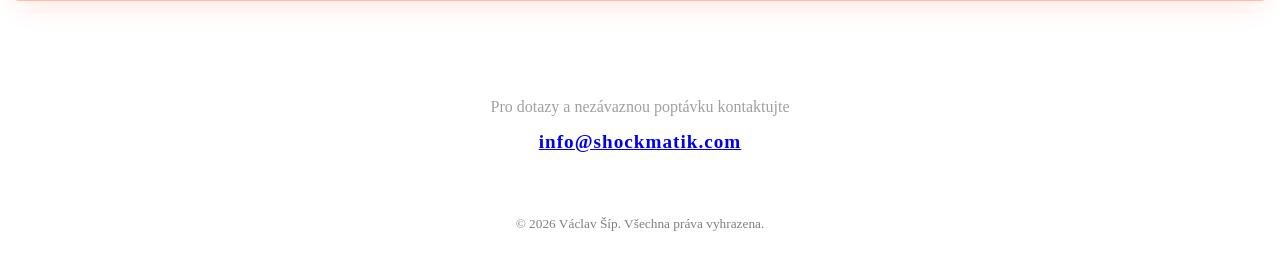
==== commit 3ddbfb81: "Added GPS functionality info" ====
--- a/index.html
+++ b/index.html
@@ -1,7 +1,5 @@
 <!DOCTYPE html>
 <html lang="cs" data-theme="dark">
-<!-- Co tu hledas, loupezniku? -->
-
 <head>
     <meta charset="UTF-8">
     <meta name="viewport" content="width=device-width, initial-scale=1.0">
@@ -20,7 +18,9 @@
     <meta property="og:url" content="https://shockmatik.com/">
     <meta property="og:type" content="website">
     <meta name="twitter:card" content="summary_large_image">
-    <meta name="twitter:image" content="https://shockmatik.com/telemetry_med_2.png">
+    <meta name="twitter:image" content="https://shockmatik.com/telemetry_med_3.png">
+    <script data-goatcounter="https://shockmatik.goatcounter.com/count"
+        async src="//gc.zgo.at/count.js"></script>
 </head>
 
 <body>
@@ -57,9 +57,8 @@
                 </div>
                 <div class="inner-box hover-trigger" onclick="showHardwareDetail(2)">
                     <h3>Centrální řídicí jednotka</h3>
-                    <p style="font-size: 0.95rem;">Bezdrátově řídí a synchronizuje všechny měřicí jednotky. Nasbíraná
-                        data následně přenese do počítače pomocí <strong>USB</strong> nebo bezdrátově přes
-                        <strong>Wi-Fi</strong>.
+                    <p style="font-size: 0.95rem;">Bezdrátově řídí a synchronizuje všechny měřicí jednotky. Díky <strong>25Hz GPS</strong> modulu navíc precizně zaznamenává polohu a rychlost na trati. Nasbíraná
+                        data následně přenese do PC pomocí <strong>USB</strong> nebo <strong>Wi-Fi</strong>.
                     </p>
                     <svg class="expand-arrow" xmlns="http://www.w3.org/2000/svg" viewBox="0 0 24 24" fill="none"
                         stroke="currentColor" stroke-width="2" stroke-linecap="round" stroke-linejoin="round">
@@ -103,6 +102,10 @@
                                 <tr>
                                     <th scope="row" style="width: 40%;">Dotykový LCD Displej</th>
                                     <td>4,3" 800x480</td>
+                                </tr>
+                                <tr>
+                                    <th scope="row">GPS / Lokace</th>
+                                    <td>Integrovaný 25Hz GNSS přijímač</td>
                                 </tr>
                                 <tr>
                                     <th scope="row">Integrovaná paměť</th>
@@ -161,10 +164,7 @@
                 </div>
                 <div class="inner-box hover-trigger trigger-2" onclick="showSoftwareDetail(2)">
                     <h3>Telemetry Analyzer</h3>
-                    <p style="font-size: 0.95rem;">Integrovaný analytický nástroj pro intuitivní vizualizaci dat a
-                        jejich vyhodnocení. Disponuje měřícími kurzory s automatickým výpočtem frekvence kmitání
-                        odpružené i neodpružené hmoty a pokročilými matematickými metodami pro eliminaci nepodstatných
-                        vibrací.
+                    <p style="font-size: 0.95rem;">Integrovaný analytický nástroj pro intuitivní vizualizaci dat. Nabízí GPS mapování se satelitními snímky, precizní analýzu zrychlení samotných tlumičů, výpočty frekvence kmitání a pokročilé DSP filtry.
                     </p>
                     <svg class="expand-arrow" xmlns="http://www.w3.org/2000/svg" viewBox="0 0 24 24" fill="none"
                         stroke="currentColor" stroke-width="2" stroke-linecap="round" stroke-linejoin="round">
@@ -188,7 +188,7 @@
                                 </tr>
                                 <tr>
                                     <th scope="row">Metadata záznamu</th>
-                                    <td>Datum, čas, nastavení podvozku (klikání), povrch, poznámky</td>
+                                    <td>Datum, čas, nastavení podvozku, povrch, poznámky</td>
                                 </tr>
                                 <tr>
                                     <th scope="row">Kompatibilita OS</th>
@@ -212,43 +212,37 @@
                         <table class="striped">
                             <tbody>
                                 <tr>
-                                    <th scope="row" style="width: 40%;">Vyhlazení dat</th>
-                                    <td>Aplikace matematických filtrů pro odstranění šumu a vibrací</td>
+                                    <th scope="row" style="width: 40%;">GPS & Mapy</th>
+                                    <td>Zobrazení trasy na satelitních snímcích, rychlostní profil, G-Force heatmapa</td>
+                                </tr>
+                                <tr>
+                                    <th scope="row">Vyhodnocení dynamiky</th>
+                                    <td>Zrychlení pístnice tlumiče a duální kurzory pro výpočet frekvence (v Hz)</td>
+                                </tr>
+                                <tr>
+                                    <th scope="row">Vyhlazení dat</th>
+                                    <td>Aplikace matematických filtrů (Butterworth, Savitzky-Golay) pro odstranění šumu</td>
                                 </tr>
                                 <tr>
                                     <th scope="row">Vizualizace</th>
-                                    <td>Interaktivní grafy s možností zoomování a posouvání na ose X/Y</td>
-                                </tr>
-                                <tr>
-                                    <th scope="row">Měřicí nástroje</th>
-                                    <td>Duální kurzory s automatickým výpočtem frekvence kmitání (v Hz)</td>
-                                </tr>
-                                <tr>
-                                    <th scope="row">Práce s daty</th>
-                                    <td>Snadné přepínání mezi senzory a zobrazení zrychlení šasi</td>
-                                </tr>
-                            </tbody>
-                        </table>
-                    </figure>
-                    <p>Jádro celého softwaru, optimalizované pro rychlou a přehlednou práci se surovými daty z trati.
-                        Program vykreslí křivky všech tlumičů do interaktivního grafu, ve kterém se lze volně pohybovat,
-                        přibližovat detaily a zkoumat kritická místa průjezdu (například doskok nebo tvrdé brzdění).</p>
-                    <p>Největším pomocníkem jsou měřicí kurzory. Stačí je umístit na dvě po sobě jdoucí špičky v grafu a
-                        aplikace okamžitě spočítá přesnou frekvenci kmitání odpružené i neodpružené hmoty. Pokud je
-                        křivka ze snímačů příliš "chlupatá" od vysokofrekvenčních vibrací (nerovnosti asfaltu, motor),
-                        lze aplikovat integrované matematické vyhlazení. Graf se tím vyčistí a jasně ukáže pouze
-                        podstatný pohyb samotného tlumiče.</p>
+                                    <td>Interaktivní grafy s možností zoomování a snadného přepínání mezi senzory</td>
+                                </tr>
+                            </tbody>
+                        </table>
+                    </figure>
+                    <p>Jádro celého softwaru, optimalizované pro rychlou a přehlednou práci se surovými daty z trati. Z naměřeného zdvihu aplikace automaticky počítá <strong>okamžité zrychlení samotného tlumiče</strong>, takže v grafech přesně vidíte, jak rychle pístnice reaguje na kritické rázy (např. rolety, doskoky nebo prokluz kol při prudkém startu). Pro vyčištění křivky od nežádoucího šumu lze aplikovat pokročilé integrované DSP filtry.</p>
+                    <p>Zásadní funkcí je plná integrace <strong>GPS</strong> telemetrie. Celou jízdu si můžete nechat vykreslit přímo na satelitní mapě s interaktivní <strong>heatmapou</strong>, která barevně indikuje okamžitou rychlost. Grafy telemetrie jsou navíc časově synchronizované s indikátorem pozice na mapě.</p>
                 </div>
             </div>
 
             <div class="image-stack sw-image-stack is-active show-sw-default">
-                <img src="telemetry_med_2.png" alt="Ukázka Telemetry Analyzer" class="telemetry-image img-default"
+                <img src="telemetry_med_3.png" alt="Ukázka Telemetry Analyzer" class="telemetry-image img-default"
                     onclick="openModal(this.src)">
 
                 <img src="SM_Suite.png" alt="Zpracování a export dat" class="telemetry-image img-1"
                     onclick="openModal(this.src)">
 
-                <img src="telemetry_med_2.png" alt="Ukázka Telemetry Analyzer" class="telemetry-image img-2"
+                <img src="telemetry_med_3.png" alt="Ukázka Telemetry Analyzer" class="telemetry-image img-2"
                     onclick="openModal(this.src)">
             </div>
             <div class="buttons-container" style="text-align: center; margin-top: 40px; margin-bottom: 10px;">
@@ -280,6 +274,4 @@
 
 </body>
 
-<!-- Nasels? -->
-
 </html>
